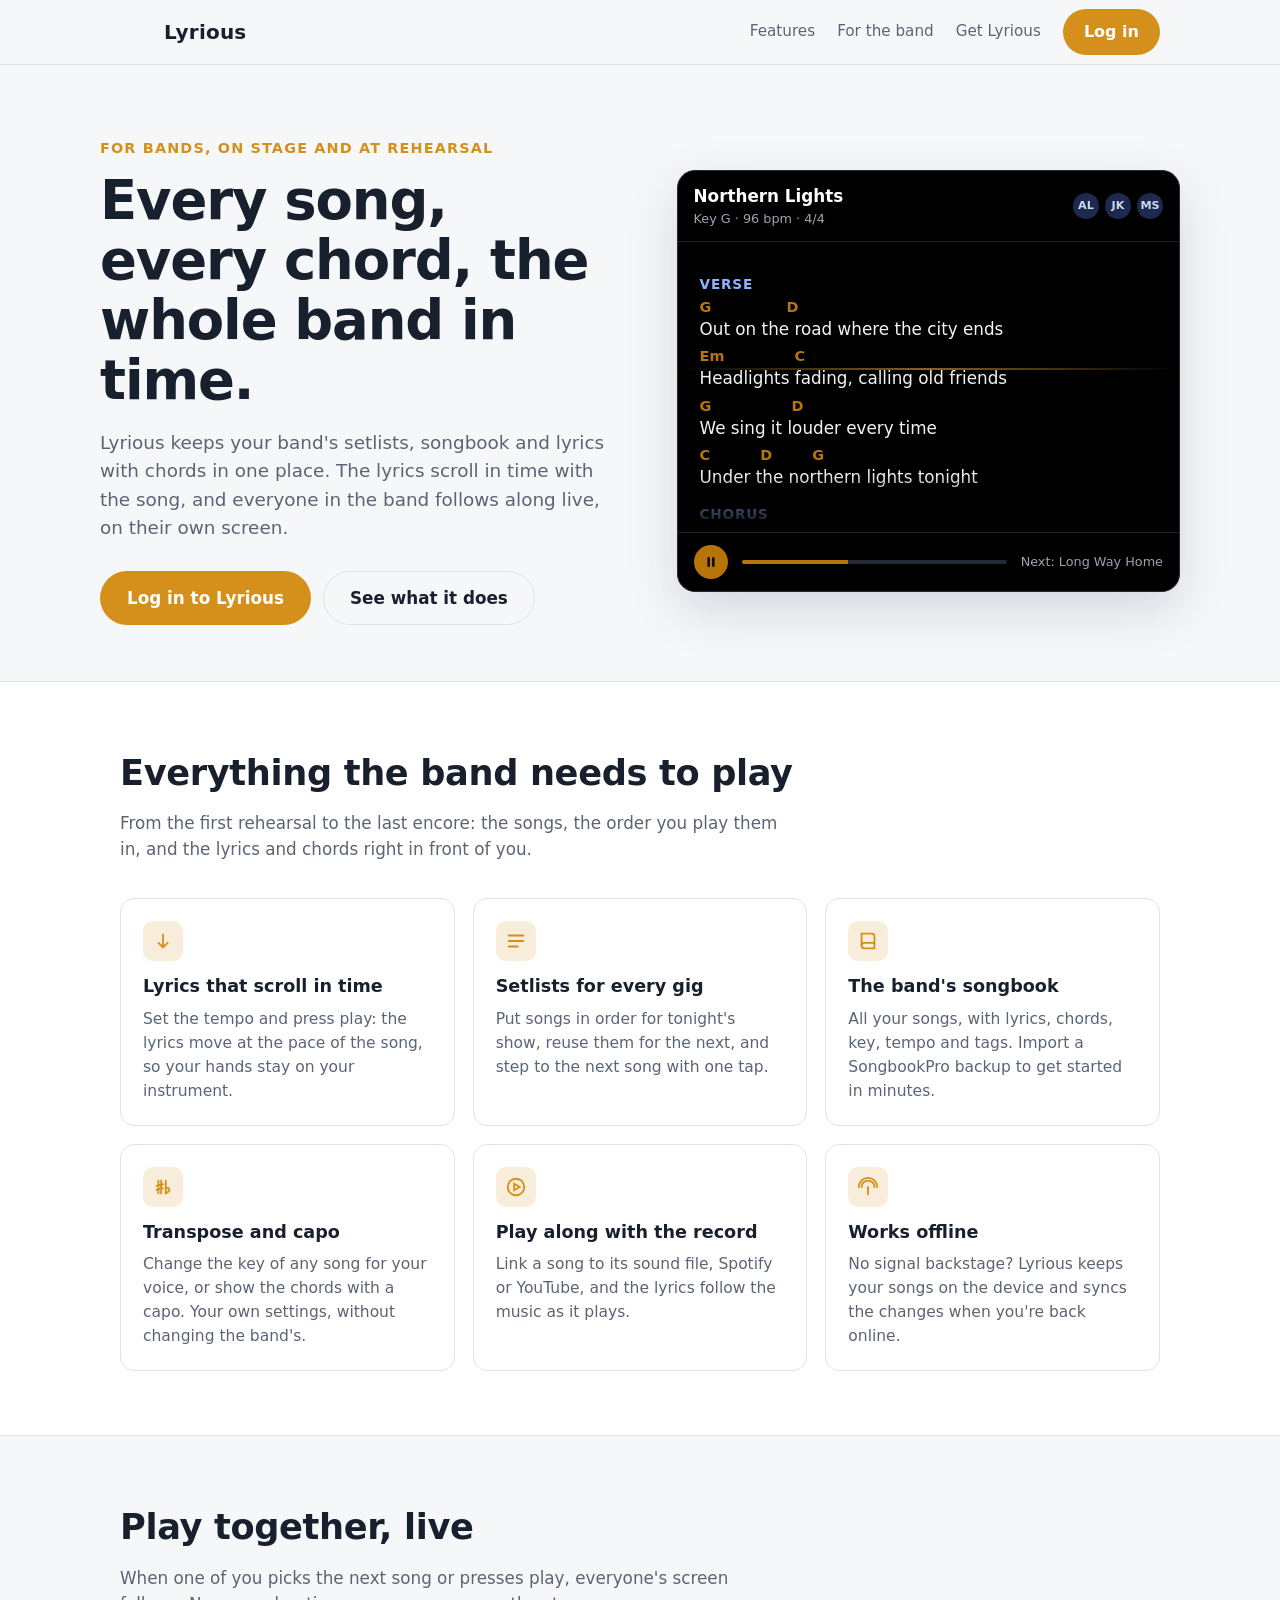
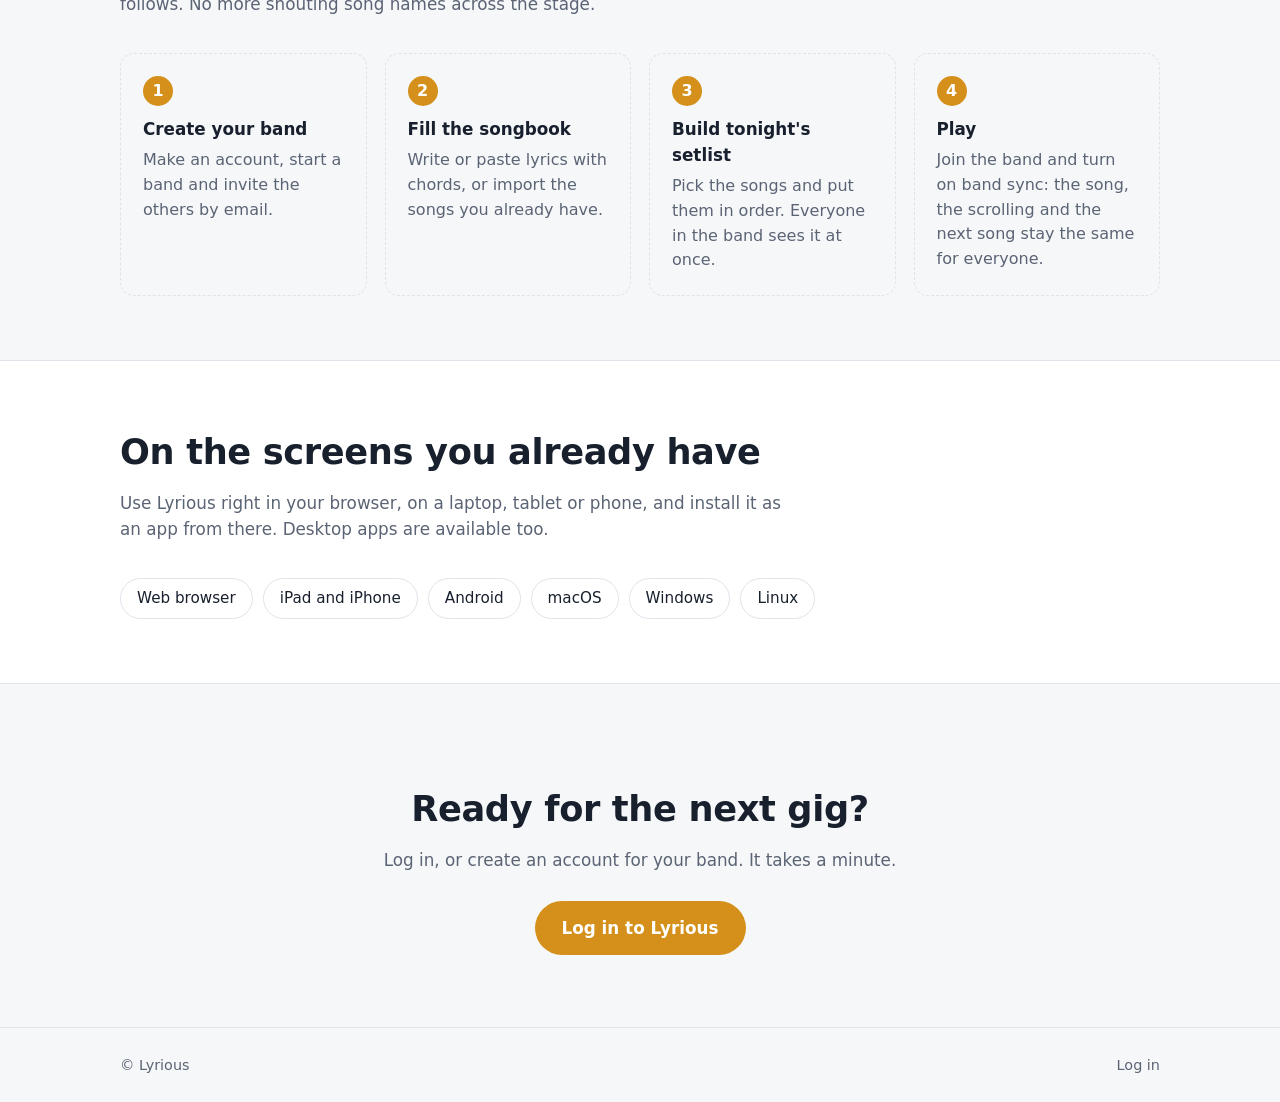
==== Lyrious.Api/wwwroot/index.html @ 7fc5f5bf "Product site at the root, web app under /app/, and CLAUDE.md with the project's rules * www.lyrious." ====
<!DOCTYPE html>
<html lang="en">
<!--
  The product site at the root of the server (www.lyrious.se): what Lyrious is, with links to log in
  to the web app at /app/ (see Lyrious.Api/Program.cs). One page, no scripts or outside files.
-->
<head>
    <meta charset="UTF-8">
    <meta name="viewport" content="width=device-width, initial-scale=1.0">
    <title>Lyrious – setlists, songbooks and lyrics for bands</title>
    <meta name="description" content="Lyrious keeps your band's setlists, songbook and lyrics with chords in one place. The lyrics scroll in time with the song, and the whole band follows along live.">
    <meta name="theme-color" content="#1b2a4e">
    <link rel="icon" href="/favicon.ico">
    <style>
        :root {
            --bg: #0d1117;
            --bg-raised: #161c26;
            --card: #1b2230;
            --line: #2a3344;
            --text: #e8ebf0;
            --muted: #9aa3b2;
            --accent: #f2b544;
            --accent-text: #1b1300;
            --navy: #1b2a4e;
            --chord: #f2b544;
            --shadow: 0 18px 50px rgba(0, 0, 0, 0.45);
        }

        @media (prefers-color-scheme: light) {
            :root {
                --bg: #f6f7f9;
                --bg-raised: #ffffff;
                --card: #ffffff;
                --line: #dfe3ea;
                --text: #18202e;
                --muted: #5b6474;
                --accent: #d4901a;
                --accent-text: #ffffff;
                --chord: #b8740b;
                --shadow: 0 18px 50px rgba(27, 42, 78, 0.15);
            }
        }

        * { box-sizing: border-box; }

        html { scroll-behavior: smooth; }

        body {
            margin: 0;
            background: var(--bg);
            color: var(--text);
            font-family: system-ui, -apple-system, "Segoe UI", Roboto, "Helvetica Neue", Arial, sans-serif;
            line-height: 1.55;
            -webkit-font-smoothing: antialiased;
        }

        a { color: inherit; }

        .wrap {
            max-width: 1080px;
            margin: 0 auto;
            padding: 0 20px;
        }

        /* Header */
        header {
            position: sticky;
            top: 0;
            z-index: 10;
            background: color-mix(in srgb, var(--bg) 85%, transparent);
            backdrop-filter: blur(10px);
            -webkit-backdrop-filter: blur(10px);
            border-bottom: 1px solid var(--line);
        }

        .bar {
            display: flex;
            align-items: center;
            justify-content: space-between;
            height: 64px;
            gap: 16px;
        }

        .brand {
            display: flex;
            align-items: center;
            gap: 10px;
            text-decoration: none;
            font-weight: 650;
            font-size: 1.25rem;
            letter-spacing: 0.01em;
        }

        .brand img { width: 34px; height: auto; }

        nav {
            display: flex;
            align-items: center;
            gap: 22px;
        }

        nav a.link {
            text-decoration: none;
            color: var(--muted);
            font-size: 0.95rem;
        }

        nav a.link:hover { color: var(--text); }

        .button {
            display: inline-flex;
            align-items: center;
            justify-content: center;
            gap: 8px;
            padding: 10px 20px;
            border-radius: 999px;
            background: var(--accent);
            color: var(--accent-text);
            font-weight: 600;
            text-decoration: none;
            border: 1px solid transparent;
            white-space: nowrap;
            transition: transform 120ms ease, filter 120ms ease;
        }

        .button:hover { filter: brightness(1.08); transform: translateY(-1px); }

        .button.ghost {
            background: transparent;
            color: var(--text);
            border-color: var(--line);
        }

        @media (max-width: 640px) {
            nav a.link { display: none; }
        }

        /* Hero */
        .hero {
            padding: 72px 0 56px;
            display: grid;
            grid-template-columns: 1.05fr 1fr;
            gap: 48px;
            align-items: center;
        }

        @media (max-width: 860px) {
            .hero { grid-template-columns: 1fr; padding-top: 48px; }
        }

        .eyebrow {
            color: var(--accent);
            font-weight: 600;
            font-size: 0.9rem;
            letter-spacing: 0.08em;
            text-transform: uppercase;
            margin: 0 0 12px;
        }

        h1 {
            font-size: clamp(2.2rem, 5vw, 3.4rem);
            line-height: 1.1;
            margin: 0 0 18px;
            letter-spacing: -0.02em;
        }

        .lead {
            font-size: 1.15rem;
            color: var(--muted);
            margin: 0 0 28px;
            max-width: 34em;
        }

        .actions { display: flex; flex-wrap: wrap; gap: 12px; }

        .actions .button { padding: 13px 26px; font-size: 1.05rem; }

        /* The lyrics on stage, as the app shows them. */
        .stage {
            background: #000;
            color: #f3f3f3;
            border-radius: 18px;
            border: 1px solid #262b35;
            box-shadow: var(--shadow);
            overflow: hidden;
            position: relative;
        }

        .stage-top {
            display: flex;
            align-items: center;
            justify-content: space-between;
            padding: 12px 16px;
            font-size: 0.8rem;
            color: #9aa3b2;
            border-bottom: 1px solid #1d222b;
        }

        .stage-title { font-size: 1.05rem; color: #fff; font-weight: 600; }

        .dots { display: flex; gap: 6px; }

        .dots span {
            width: 26px;
            height: 26px;
            border-radius: 50%;
            background: #1b2a4e;
            color: #cfd8ee;
            font-size: 0.7rem;
            display: grid;
            place-items: center;
            font-weight: 600;
        }

        .lyrics {
            padding: 18px 22px 26px;
            font-size: 1.05rem;
            height: 290px;
            overflow: hidden;
            mask-image: linear-gradient(to bottom, transparent 0, #000 12%, #000 80%, transparent 100%);
            -webkit-mask-image: linear-gradient(to bottom, transparent 0, #000 12%, #000 80%, transparent 100%);
        }

        .scroller { animation: scroll 16s linear infinite; }

        @keyframes scroll {
            from { transform: translateY(0); }
            to { transform: translateY(-50%); }
        }

        @media (prefers-reduced-motion: reduce) {
            .scroller { animation: none; }
        }

        .section-name {
            color: #8fb3ff;
            font-weight: 600;
            font-size: 0.85rem;
            margin: 14px 0 4px;
            text-transform: uppercase;
            letter-spacing: 0.06em;
        }

        .line { margin: 0 0 6px; white-space: pre; }

        .line b {
            display: block;
            color: var(--chord);
            font-weight: 700;
            font-size: 0.9rem;
            line-height: 1.2;
        }

        .now {
            position: absolute;
            left: 0;
            right: 0;
            top: 47%;
            height: 2px;
            background: linear-gradient(90deg, transparent, rgba(242, 181, 68, 0.55), transparent);
        }

        .stage-bottom {
            display: flex;
            align-items: center;
            gap: 14px;
            padding: 12px 16px;
            border-top: 1px solid #1d222b;
            font-size: 0.8rem;
            color: #9aa3b2;
        }

        .play {
            width: 34px;
            height: 34px;
            border-radius: 50%;
            background: var(--chord);
            display: grid;
            place-items: center;
        }

        .progress {
            flex: 1;
            height: 4px;
            border-radius: 2px;
            background: #232a36;
            overflow: hidden;
        }

        .progress i {
            display: block;
            height: 100%;
            width: 40%;
            background: var(--chord);
            animation: progress 16s linear infinite;
        }

        @keyframes progress {
            from { width: 5%; }
            to { width: 95%; }
        }

        /* Sections */
        section { padding: 64px 0; }

        section.alt {
            background: var(--bg-raised);
            border-top: 1px solid var(--line);
            border-bottom: 1px solid var(--line);
        }

        h2 {
            font-size: clamp(1.6rem, 3.4vw, 2.2rem);
            margin: 0 0 10px;
            letter-spacing: -0.01em;
        }

        .sub { color: var(--muted); margin: 0 0 36px; max-width: 40em; font-size: 1.05rem; }

        .grid {
            display: grid;
            grid-template-columns: repeat(auto-fill, minmax(250px, 1fr));
            gap: 18px;
        }

        .card {
            background: var(--card);
            border: 1px solid var(--line);
            border-radius: 14px;
            padding: 22px;
        }

        .card h3 { margin: 12px 0 6px; font-size: 1.1rem; }

        .card p { margin: 0; color: var(--muted); font-size: 0.97rem; }

        .icon {
            width: 40px;
            height: 40px;
            border-radius: 10px;
            background: color-mix(in srgb, var(--accent) 16%, transparent);
            color: var(--accent);
            display: grid;
            place-items: center;
        }

        .icon svg { width: 22px; height: 22px; }

        /* Steps */
        .steps {
            display: grid;
            grid-template-columns: repeat(auto-fit, minmax(220px, 1fr));
            gap: 18px;
            counter-reset: step;
        }

        .step {
            padding: 22px;
            border-radius: 14px;
            border: 1px dashed var(--line);
        }

        .step::before {
            counter-increment: step;
            content: counter(step);
            display: inline-grid;
            place-items: center;
            width: 30px;
            height: 30px;
            border-radius: 50%;
            background: var(--accent);
            color: var(--accent-text);
            font-weight: 700;
            margin-bottom: 10px;
        }

        .step h3 { margin: 0 0 6px; font-size: 1.05rem; }

        .step p { margin: 0; color: var(--muted); }

        /* Platforms */
        .platforms {
            display: flex;
            flex-wrap: wrap;
            gap: 10px;
            margin-top: 8px;
        }

        .chip {
            padding: 8px 16px;
            border-radius: 999px;
            border: 1px solid var(--line);
            background: var(--card);
            font-size: 0.95rem;
        }

        /* Call to action */
        .cta {
            text-align: center;
            padding: 72px 0;
        }

        .cta img {
            width: 110px;
            height: auto;
            margin-bottom: 18px;
            filter: brightness(0) invert(1);
            opacity: 0.9;
        }

        @media (prefers-color-scheme: light) {
            .cta img { filter: none; }
        }

        .cta .actions { justify-content: center; }

        footer {
            border-top: 1px solid var(--line);
            padding: 26px 0;
            color: var(--muted);
            font-size: 0.9rem;
        }

        footer .wrap {
            display: flex;
            flex-wrap: wrap;
            justify-content: space-between;
            gap: 12px;
        }

        footer a { text-decoration: none; }

        footer a:hover { color: var(--text); }
    </style>
</head>

<body>
<header>
    <div class="wrap bar">
        <a class="brand" href="/">
            <img src="/site/singer.svg" alt="">
            Lyrious
        </a>
        <nav>
            <a class="link" href="#features">Features</a>
            <a class="link" href="#band">For the band</a>
            <a class="link" href="#get">Get Lyrious</a>
            <a class="button" href="/app/">Log in</a>
        </nav>
    </div>
</header>

<main>
    <div class="wrap hero">
        <div>
            <p class="eyebrow">For bands, on stage and at rehearsal</p>
            <h1>Every song, every chord, the whole band in time.</h1>
            <p class="lead">
                Lyrious keeps your band's setlists, songbook and lyrics with chords in one place.
                The lyrics scroll in time with the song, and everyone in the band follows along live,
                on their own screen.
            </p>
            <div class="actions">
                <a class="button" href="/app/">Log in to Lyrious</a>
                <a class="button ghost" href="#features">See what it does</a>
            </div>
        </div>

        <div class="stage" aria-hidden="true">
            <div class="stage-top">
                <div>
                    <div class="stage-title">Northern Lights</div>
                    Key G · 96 bpm · 4/4
                </div>
                <div class="dots"><span>AL</span><span>JK</span><span>MS</span></div>
            </div>
            <div class="lyrics">
                <div class="scroller">
                    <div class="section-name">Verse</div>
                    <p class="line"><b>G               D</b>Out on the road where the city ends</p>
                    <p class="line"><b>Em              C</b>Headlights fading, calling old friends</p>
                    <p class="line"><b>G                D</b>We sing it louder every time</p>
                    <p class="line"><b>C          D        G</b>Under the northern lights tonight</p>
                    <div class="section-name">Chorus</div>
                    <p class="line"><b>C        G</b>Hold on, hold on</p>
                    <p class="line"><b>Em           D</b>The song goes on and on</p>
                    <p class="line"><b>C          G         D</b>Every voice in time, every line</p>
                    <div class="section-name">Verse</div>
                    <p class="line"><b>G               D</b>Out on the road where the city ends</p>
                    <p class="line"><b>Em              C</b>Headlights fading, calling old friends</p>
                    <p class="line"><b>G                D</b>We sing it louder every time</p>
                    <p class="line"><b>C          D        G</b>Under the northern lights tonight</p>
                    <div class="section-name">Chorus</div>
                    <p class="line"><b>C        G</b>Hold on, hold on</p>
                    <p class="line"><b>Em           D</b>The song goes on and on</p>
                    <p class="line"><b>C          G         D</b>Every voice in time, every line</p>
                </div>
            </div>
            <div class="now"></div>
            <div class="stage-bottom">
                <div class="play">
                    <svg width="14" height="14" viewBox="0 0 24 24" fill="#000"><path d="M6 4h4v16H6zM14 4h4v16h-4z"/></svg>
                </div>
                <div class="progress"><i></i></div>
                <span>Next: Long Way Home</span>
            </div>
        </div>
    </div>

    <section id="features" class="alt">
        <div class="wrap">
            <h2>Everything the band needs to play</h2>
            <p class="sub">From the first rehearsal to the last encore: the songs, the order you play them in, and the lyrics and chords right in front of you.</p>
            <div class="grid">
                <div class="card">
                    <div class="icon"><svg viewBox="0 0 24 24" fill="none" stroke="currentColor" stroke-width="2" stroke-linecap="round"><path d="M12 5v14M7 14l5 5 5-5"/></svg></div>
                    <h3>Lyrics that scroll in time</h3>
                    <p>Set the tempo and press play: the lyrics move at the pace of the song, so your hands stay on your instrument.</p>
                </div>
                <div class="card">
                    <div class="icon"><svg viewBox="0 0 24 24" fill="none" stroke="currentColor" stroke-width="2" stroke-linecap="round"><path d="M4 6h16M4 12h16M4 18h10"/></svg></div>
                    <h3>Setlists for every gig</h3>
                    <p>Put songs in order for tonight's show, reuse them for the next, and step to the next song with one tap.</p>
                </div>
                <div class="card">
                    <div class="icon"><svg viewBox="0 0 24 24" fill="none" stroke="currentColor" stroke-width="2" stroke-linecap="round"><path d="M5 4h11a3 3 0 0 1 3 3v13H8a3 3 0 0 1-3-3z"/><path d="M5 17a3 3 0 0 1 3-3h11"/></svg></div>
                    <h3>The band's songbook</h3>
                    <p>All your songs, with lyrics, chords, key, tempo and tags. Import a SongbookPro backup to get started in minutes.</p>
                </div>
                <div class="card">
                    <div class="icon"><svg viewBox="0 0 24 24" fill="none" stroke="currentColor" stroke-width="2" stroke-linecap="round"><path d="M7 5v14M10 5v14M5 10.5l7-1.5M5 15l7-1.5M15 5v14c2-.7 4-2.2 4-4.2s-2-2.6-4-1"/></svg></div>
                    <h3>Transpose and capo</h3>
                    <p>Change the key of any song for your voice, or show the chords with a capo. Your own settings, without changing the band's.</p>
                </div>
                <div class="card">
                    <div class="icon"><svg viewBox="0 0 24 24" fill="none" stroke="currentColor" stroke-width="2" stroke-linecap="round"><circle cx="12" cy="12" r="9"/><path d="M10 8.5v7l6-3.5z"/></svg></div>
                    <h3>Play along with the record</h3>
                    <p>Link a song to its sound file, Spotify or YouTube, and the lyrics follow the music as it plays.</p>
                </div>
                <div class="card">
                    <div class="icon"><svg viewBox="0 0 24 24" fill="none" stroke="currentColor" stroke-width="2" stroke-linecap="round"><path d="M2 12a10 10 0 0 1 20 0M5 12a7 7 0 0 1 14 0M12 12v8"/></svg></div>
                    <h3>Works offline</h3>
                    <p>No signal backstage? Lyrious keeps your songs on the device and syncs the changes when you're back online.</p>
                </div>
            </div>
        </div>
    </section>

    <section id="band">
        <div class="wrap">
            <h2>Play together, live</h2>
            <p class="sub">When one of you picks the next song or presses play, everyone's screen follows. No more shouting song names across the stage.</p>
            <div class="steps">
                <div class="step">
                    <h3>Create your band</h3>
                    <p>Make an account, start a band and invite the others by email.</p>
                </div>
                <div class="step">
                    <h3>Fill the songbook</h3>
                    <p>Write or paste lyrics with chords, or import the songs you already have.</p>
                </div>
                <div class="step">
                    <h3>Build tonight's setlist</h3>
                    <p>Pick the songs and put them in order. Everyone in the band sees it at once.</p>
                </div>
                <div class="step">
                    <h3>Play</h3>
                    <p>Join the band and turn on band sync: the song, the scrolling and the next song stay the same for everyone.</p>
                </div>
            </div>
        </div>
    </section>

    <section id="get" class="alt">
        <div class="wrap">
            <h2>On the screens you already have</h2>
            <p class="sub">Use Lyrious right in your browser, on a laptop, tablet or phone, and install it as an app from there. Desktop apps are available too.</p>
            <div class="platforms">
                <span class="chip">Web browser</span>
                <span class="chip">iPad and iPhone</span>
                <span class="chip">Android</span>
                <span class="chip">macOS</span>
                <span class="chip">Windows</span>
                <span class="chip">Linux</span>
            </div>
        </div>
    </section>

    <div class="wrap cta">
        <img src="/site/singer.svg" alt="">
        <h2>Ready for the next gig?</h2>
        <p class="sub" style="margin: 0 auto 28px">Log in, or create an account for your band. It takes a minute.</p>
        <div class="actions">
            <a class="button" href="/app/">Log in to Lyrious</a>
        </div>
    </div>
</main>

<footer>
    <div class="wrap">
        <span>© Lyrious</span>
        <span><a href="/app/">Log in</a></span>
    </div>
</footer>
</body>

</html>
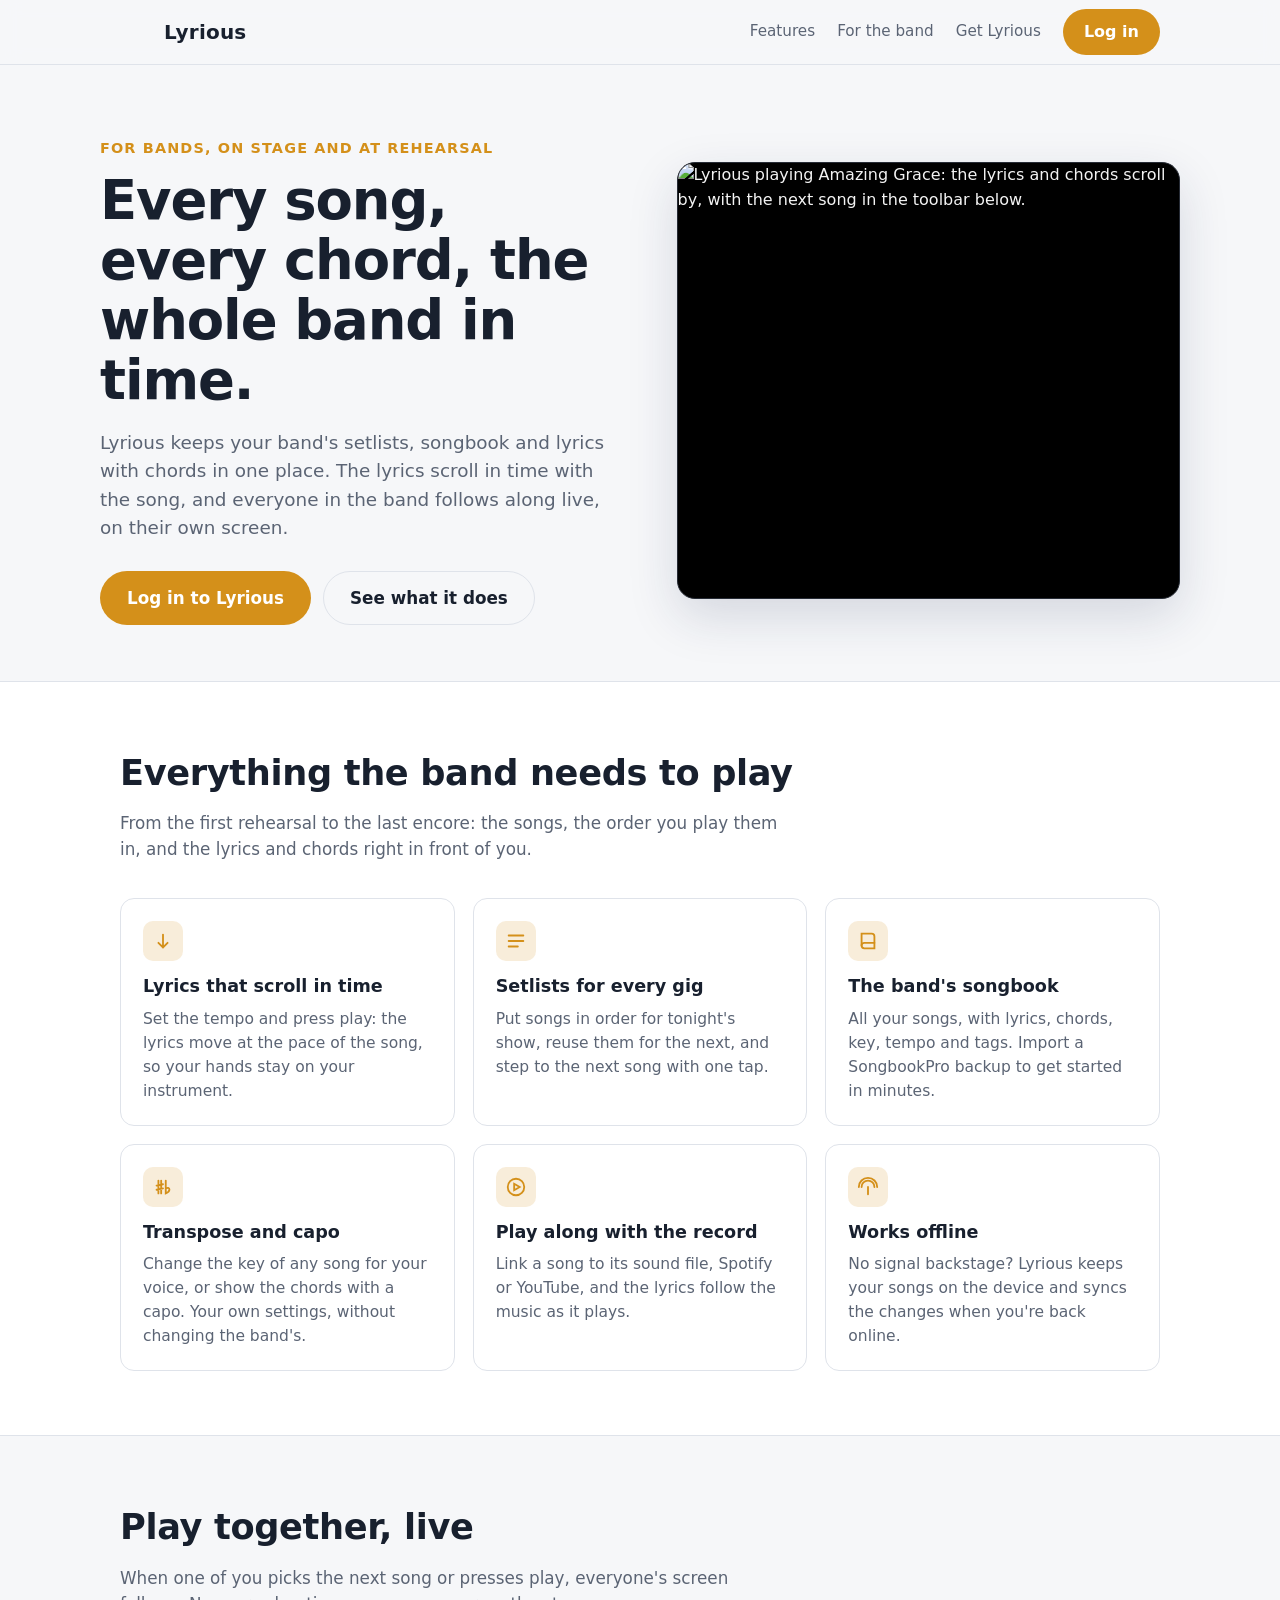
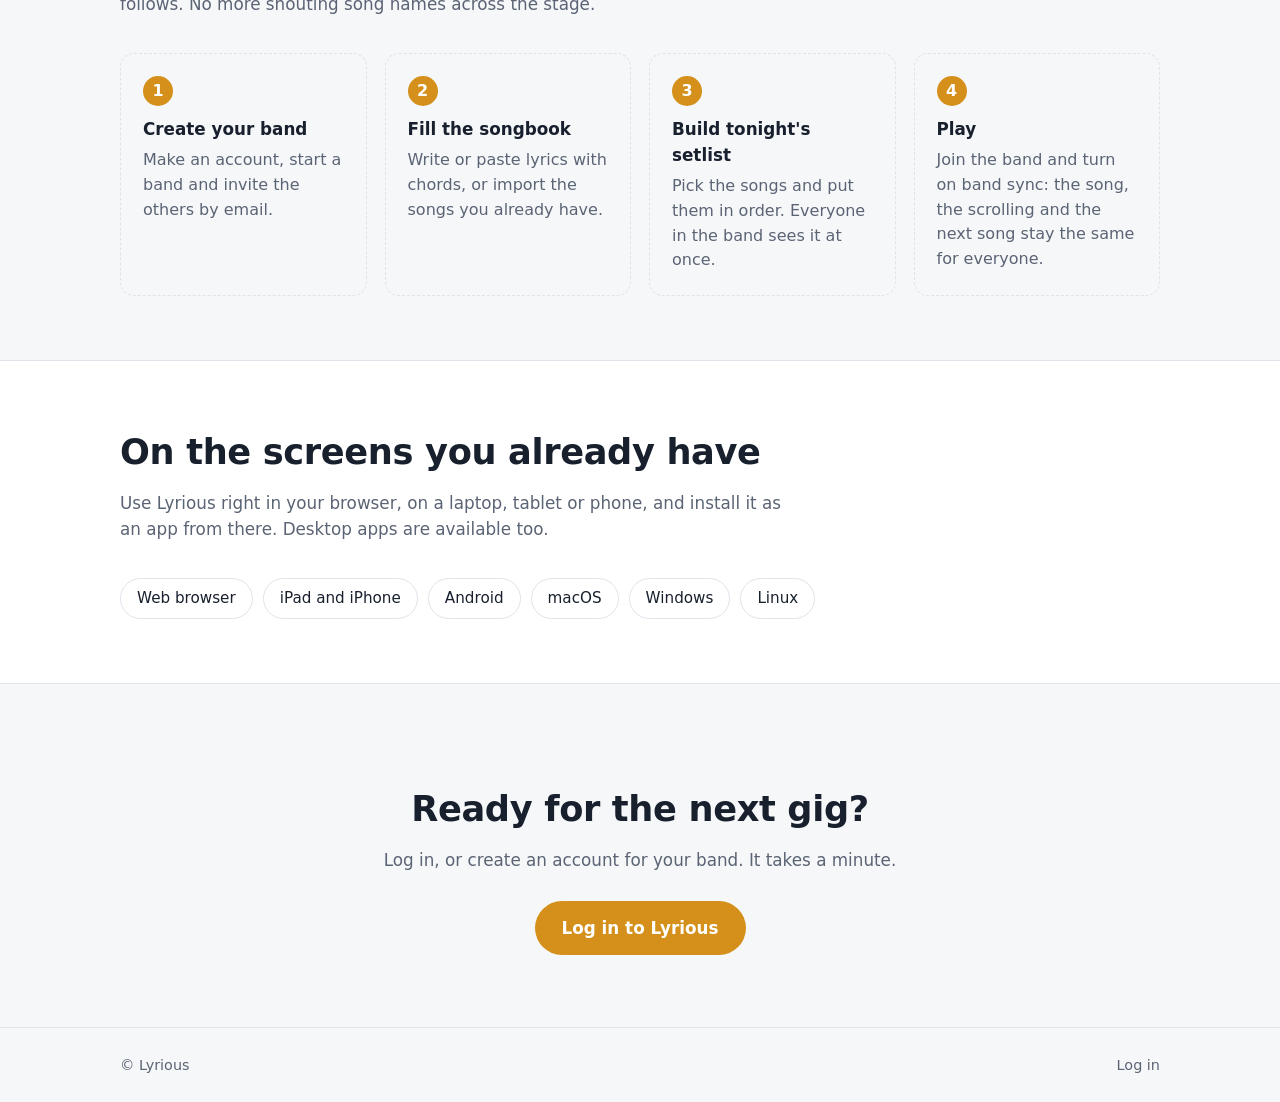
==== commit 522d241f: "Website: a recording of the real app playing a song * The website shows a recording of Lyrious playi" ====
--- a/Lyrious.Api/wwwroot/index.html
+++ b/Lyrious.Api/wwwroot/index.html
@@ -175,7 +175,7 @@
 
         .actions .button { padding: 13px 26px; font-size: 1.05rem; }
 
-        /* The lyrics on stage, as the app shows them. */
+        /* The app on stage: a recording of it playing a song. */
         .stage {
             background: #000;
             color: #f3f3f3;
@@ -186,119 +186,8 @@
             position: relative;
         }
 
-        .stage-top {
-            display: flex;
-            align-items: center;
-            justify-content: space-between;
-            padding: 12px 16px;
-            font-size: 0.8rem;
-            color: #9aa3b2;
-            border-bottom: 1px solid #1d222b;
-        }
-
-        .stage-title { font-size: 1.05rem; color: #fff; font-weight: 600; }
-
-        .dots { display: flex; gap: 6px; }
-
-        .dots span {
-            width: 26px;
-            height: 26px;
-            border-radius: 50%;
-            background: #1b2a4e;
-            color: #cfd8ee;
-            font-size: 0.7rem;
-            display: grid;
-            place-items: center;
-            font-weight: 600;
-        }
-
-        .lyrics {
-            padding: 18px 22px 26px;
-            font-size: 1.05rem;
-            height: 290px;
-            overflow: hidden;
-            mask-image: linear-gradient(to bottom, transparent 0, #000 12%, #000 80%, transparent 100%);
-            -webkit-mask-image: linear-gradient(to bottom, transparent 0, #000 12%, #000 80%, transparent 100%);
-        }
-
-        .scroller { animation: scroll 16s linear infinite; }
-
-        @keyframes scroll {
-            from { transform: translateY(0); }
-            to { transform: translateY(-50%); }
-        }
-
-        @media (prefers-reduced-motion: reduce) {
-            .scroller { animation: none; }
-        }
-
-        .section-name {
-            color: #8fb3ff;
-            font-weight: 600;
-            font-size: 0.85rem;
-            margin: 14px 0 4px;
-            text-transform: uppercase;
-            letter-spacing: 0.06em;
-        }
-
-        .line { margin: 0 0 6px; white-space: pre; }
-
-        .line b {
-            display: block;
-            color: var(--chord);
-            font-weight: 700;
-            font-size: 0.9rem;
-            line-height: 1.2;
-        }
-
-        .now {
-            position: absolute;
-            left: 0;
-            right: 0;
-            top: 47%;
-            height: 2px;
-            background: linear-gradient(90deg, transparent, rgba(242, 181, 68, 0.55), transparent);
-        }
-
-        .stage-bottom {
-            display: flex;
-            align-items: center;
-            gap: 14px;
-            padding: 12px 16px;
-            border-top: 1px solid #1d222b;
-            font-size: 0.8rem;
-            color: #9aa3b2;
-        }
-
-        .play {
-            width: 34px;
-            height: 34px;
-            border-radius: 50%;
-            background: var(--chord);
-            display: grid;
-            place-items: center;
-        }
-
-        .progress {
-            flex: 1;
-            height: 4px;
-            border-radius: 2px;
-            background: #232a36;
-            overflow: hidden;
-        }
-
-        .progress i {
-            display: block;
-            height: 100%;
-            width: 40%;
-            background: var(--chord);
-            animation: progress 16s linear infinite;
-        }
-
-        @keyframes progress {
-            from { width: 5%; }
-            to { width: 95%; }
-        }
+        /* A recording of the app playing (animated WebP); a still for those who'd rather have less motion. */
+        .stage img { display: block; width: 100%; height: auto; }
 
         /* Sections */
         section { padding: 64px 0; }
@@ -466,44 +355,11 @@
             </div>
         </div>
 
-        <div class="stage" aria-hidden="true">
-            <div class="stage-top">
-                <div>
-                    <div class="stage-title">Northern Lights</div>
-                    Key G · 96 bpm · 4/4
-                </div>
-                <div class="dots"><span>AL</span><span>JK</span><span>MS</span></div>
-            </div>
-            <div class="lyrics">
-                <div class="scroller">
-                    <div class="section-name">Verse</div>
-                    <p class="line"><b>G               D</b>Out on the road where the city ends</p>
-                    <p class="line"><b>Em              C</b>Headlights fading, calling old friends</p>
-                    <p class="line"><b>G                D</b>We sing it louder every time</p>
-                    <p class="line"><b>C          D        G</b>Under the northern lights tonight</p>
-                    <div class="section-name">Chorus</div>
-                    <p class="line"><b>C        G</b>Hold on, hold on</p>
-                    <p class="line"><b>Em           D</b>The song goes on and on</p>
-                    <p class="line"><b>C          G         D</b>Every voice in time, every line</p>
-                    <div class="section-name">Verse</div>
-                    <p class="line"><b>G               D</b>Out on the road where the city ends</p>
-                    <p class="line"><b>Em              C</b>Headlights fading, calling old friends</p>
-                    <p class="line"><b>G                D</b>We sing it louder every time</p>
-                    <p class="line"><b>C          D        G</b>Under the northern lights tonight</p>
-                    <div class="section-name">Chorus</div>
-                    <p class="line"><b>C        G</b>Hold on, hold on</p>
-                    <p class="line"><b>Em           D</b>The song goes on and on</p>
-                    <p class="line"><b>C          G         D</b>Every voice in time, every line</p>
-                </div>
-            </div>
-            <div class="now"></div>
-            <div class="stage-bottom">
-                <div class="play">
-                    <svg width="14" height="14" viewBox="0 0 24 24" fill="#000"><path d="M6 4h4v16H6zM14 4h4v16h-4z"/></svg>
-                </div>
-                <div class="progress"><i></i></div>
-                <span>Next: Long Way Home</span>
-            </div>
+        <div class="stage">
+            <picture>
+                <source srcset="/site/play.png" media="(prefers-reduced-motion: reduce)">
+                <img src="/site/play.webp" width="484" height="420" alt="Lyrious playing Amazing Grace: the lyrics and chords scroll by, with the next song in the toolbar below.">
+            </picture>
         </div>
     </div>
 
